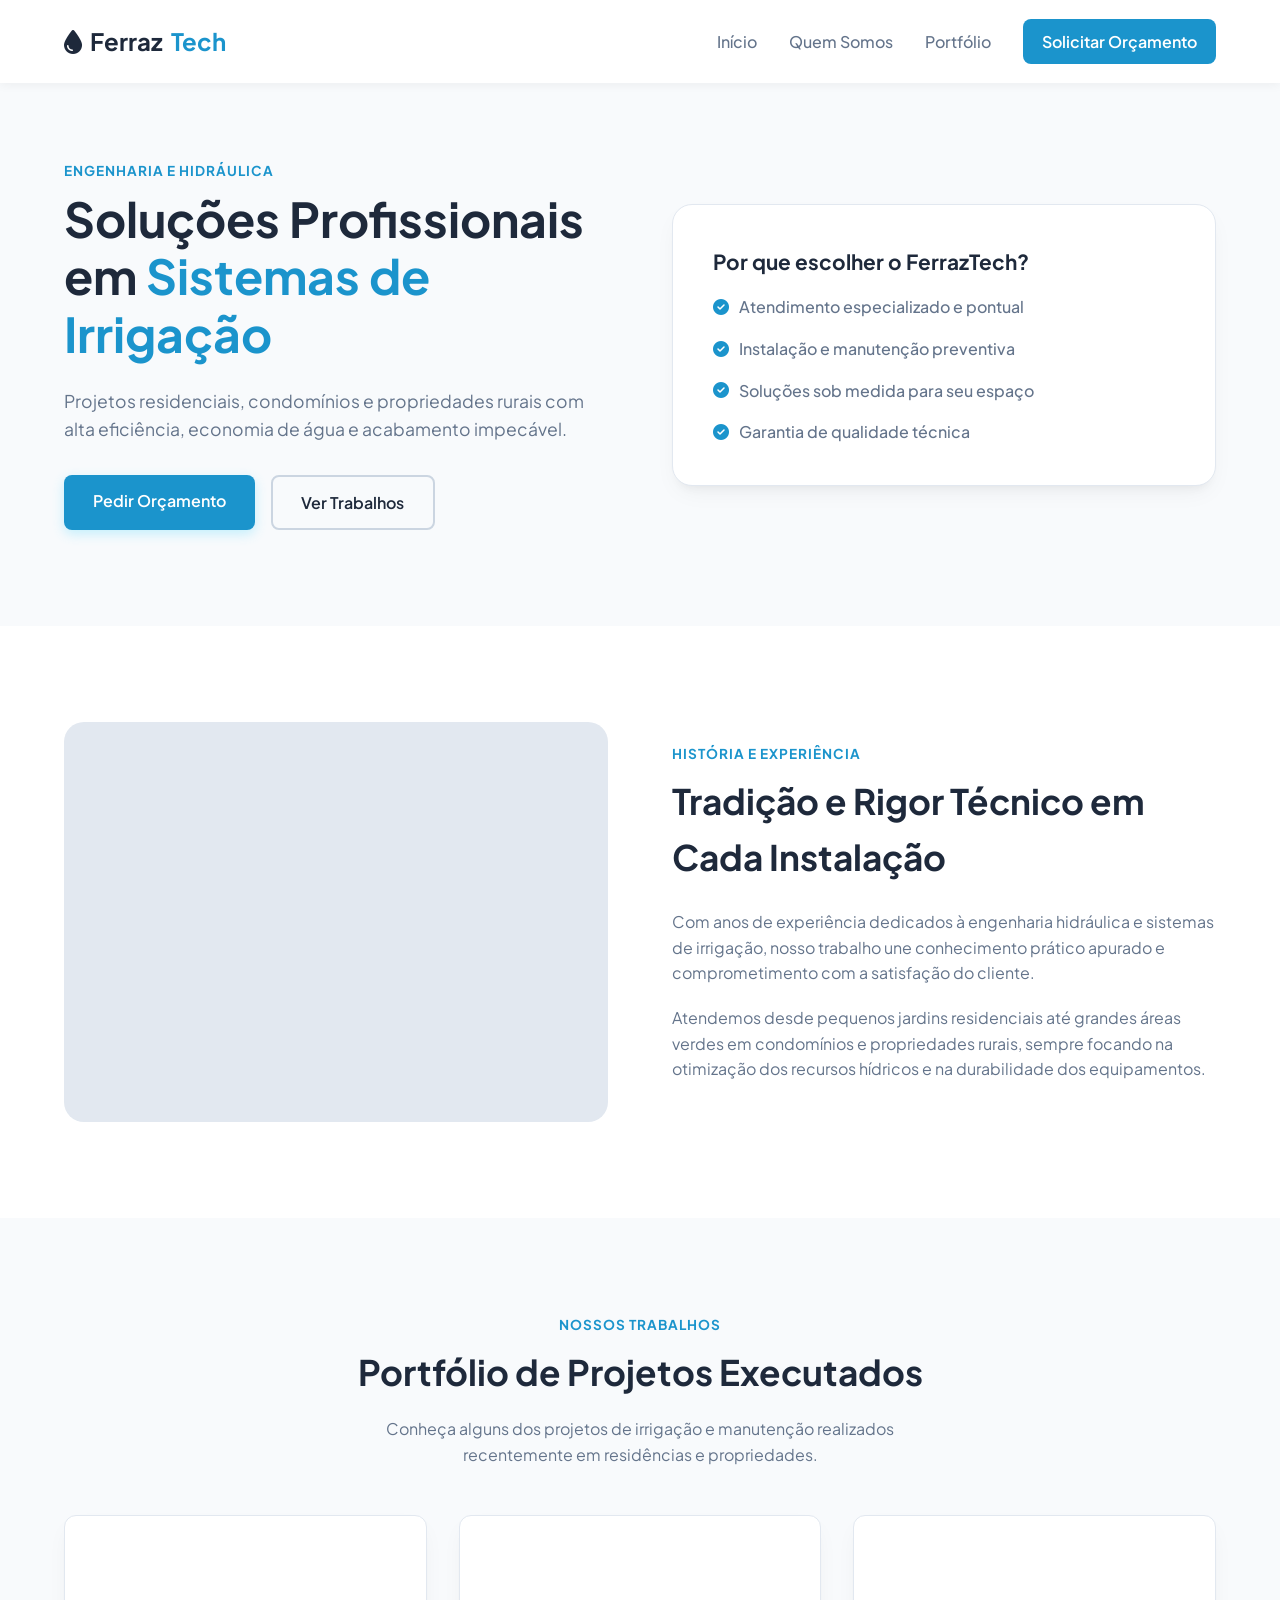
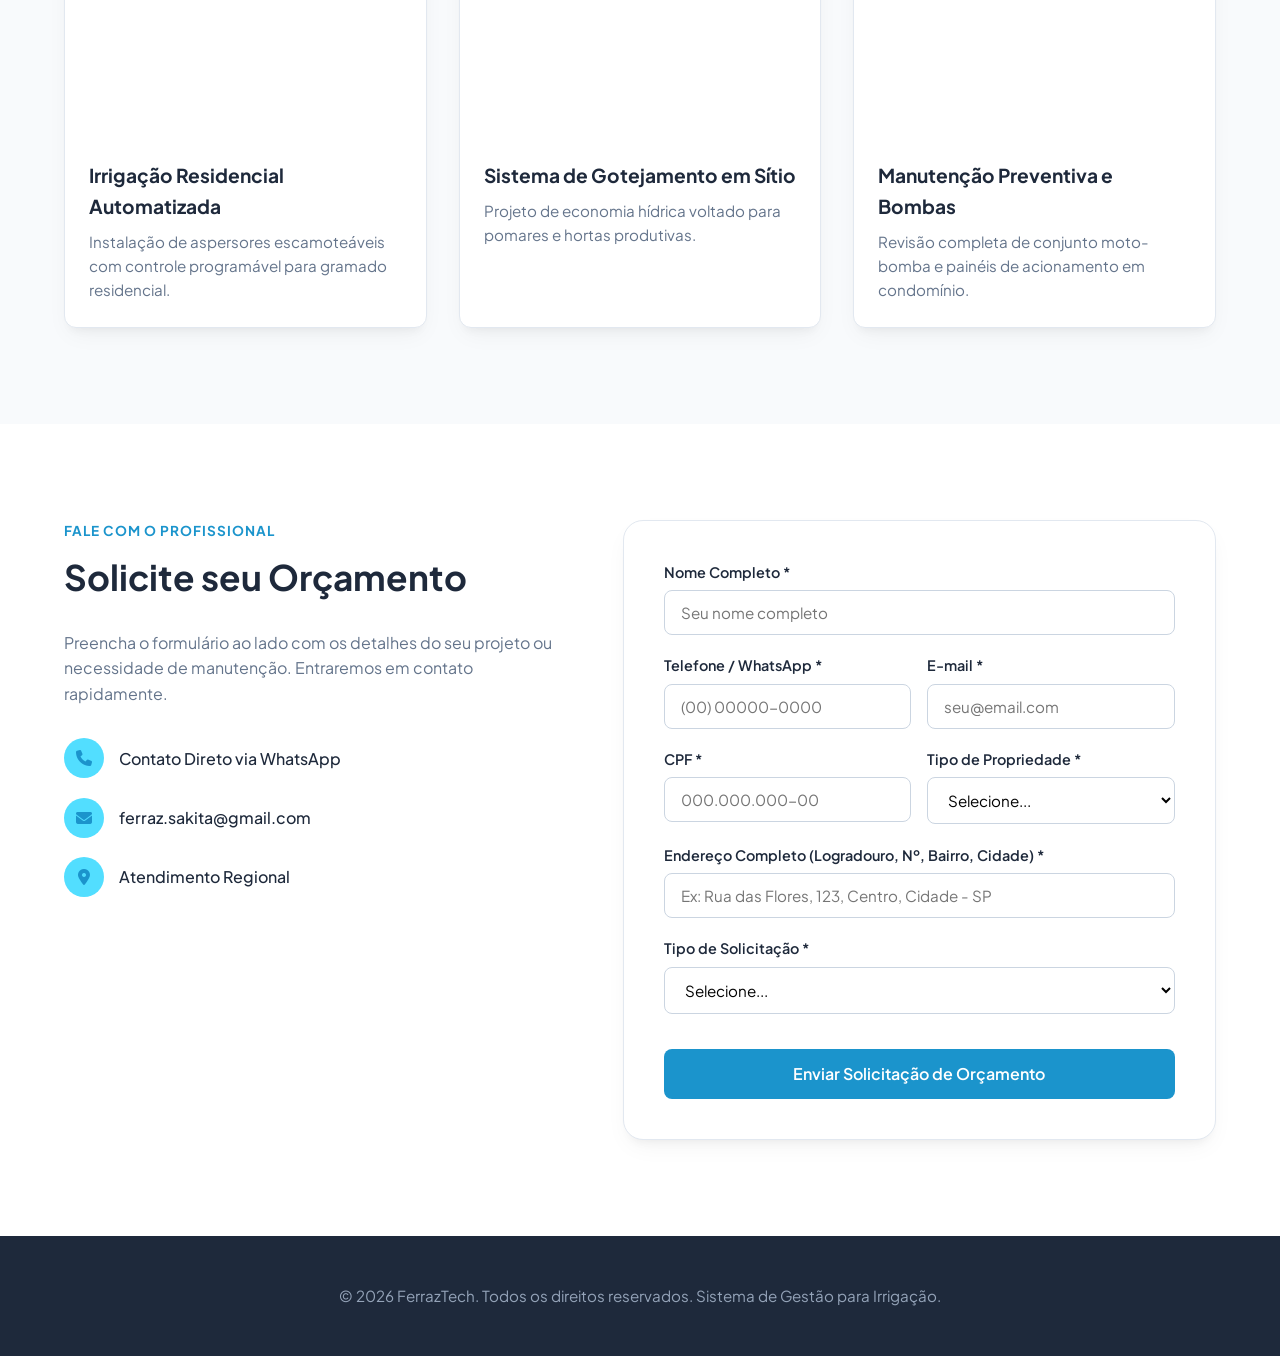
==== ferrazTech/index.html @ e45d941d "LANDING PAGE QUASE FINALIZADA" ====
<!DOCTYPE html>
<html lang="pt-BR">
<head>
    <meta charset="UTF-8">
    <meta name="viewport" content="width=device-width, initial-scale=1.0">
    <title>FerrazTech | Irrigação e Manutenção</title>
    <link href="https://fonts.googleapis.com/css2?family=Plus+Jakarta+Sans:wght@300;400;500;600;700&display=swap" rel="stylesheet">
    <link rel="stylesheet" href="https://cdnjs.cloudflare.com/ajax/libs/font-awesome/6.4.0/css/all.min.css">
    <link rel="stylesheet" href="style.css">
    <link rel="icon" type="image/png" href="imagens/logoIco.ico">
</head>
<body>
    <!-- Header -->
    <header>
        <a href="#" class="logo"><i class="fa-solid fa-droplet"></i>Ferraz<span>Tech</span></a>
        <nav>
            <a href="#inicio">Início</a>
            <a href="#sobre">Quem Somos</a>
            <a href="#portfolio">Portfólio</a>
            <a href="#orcamento" class="btn-header">Solicitar Orçamento</a>
        </nav>
    </header>

    <!-- Hero Section -->
    <section class="hero" id="inicio">
        <div class="hero-content">
            <span class="section-tag">Engenharia e Hidráulica</span>
            <h1>Soluções Profissionais em <span>Sistemas de Irrigação</span></h1>
            <p>Projetos residenciais, condomínios e propriedades rurais com alta eficiência, economia de água e acabamento impecável.</p>
            <div class="hero-buttons">
                <a href="#orcamento" class="btn-primary">Pedir Orçamento</a>
                <a href="#portfolio" class="btn-outline">Ver Trabalhos</a>
            </div>
        </div>
        <div class="hero-card">
            <h3>Por que escolher o FerrazTech?</h3>
            <ul class="feature-list">
                <li><i class="fa-solid fa-circle-check"></i> Atendimento especializado e pontual</li>
                <li><i class="fa-solid fa-circle-check"></i> Instalação e manutenção preventiva</li>
                <li><i class="fa-solid fa-circle-check"></i> Soluções sob medida para seu espaço</li>
                <li><i class="fa-solid fa-circle-check"></i> Garantia de qualidade técnica</li>
            </ul>
        </div>
    </section>

    <!-- About Section -->
    <section class="about" id="sobre">
        <div class="about-img"></div>
        <div class="about-content">
            <span class="section-tag">História e Experiência</span>
            <h2>Tradição e Rigor Técnico em Cada Instalação</h2>
            <p>Com anos de experiência dedicados à engenharia hidráulica e sistemas de irrigação, nosso trabalho une conhecimento prático apurado e comprometimento com a satisfação do cliente.</p>
            <p>Atendemos desde pequenos jardins residenciais até grandes áreas verdes em condomínios e propriedades rurais, sempre focando na otimização dos recursos hídricos e na durabilidade dos equipamentos.</p>
        </div>
    </section>

    <!-- Portfolio Section -->
    <section class="portfolio" id="portfolio">
        <span class="section-tag">Nossos Trabalhos</span>
        <h2>Portfólio de Projetos Executados</h2>
        <p>Conheça alguns dos projetos de irrigação e manutenção realizados recentemente em residências e propriedades.</p>
        
        <div class="portfolio-grid">
            <div class="portfolio-item">
                <div class="portfolio-img" style="background-image: url('https://images.unsplash.com/photo-1558904541-efa843a96f01?auto=format&fit=crop&w=600&q=80');"></div>
                <div class="portfolio-info">
                    <h4>Irrigação Residencial Automatizada</h4>
                    <p>Instalação de aspersores escamoteáveis com controle programável para gramado residencial.</p>
                </div>
            </div>
            <div class="portfolio-item">
                <div class="portfolio-img" style="background-image: url('https://images.unsplash.com/photo-1592417817098-8f3d6eb26e6d?auto=format&fit=crop&w=600&q=80');"></div>
                <div class="portfolio-info">
                    <h4>Sistema de Gotejamento em Sítio</h4>
                    <p>Projeto de economia hídrica voltado para pomares e hortas produtivas.</p>
                </div>
            </div>
            <div class="portfolio-item">
                <div class="portfolio-img" style="background-image: url('https://images.unsplash.com/photo-1622383563227-04401ab4e5ea?auto=format&fit=crop&w=600&q=80');"></div>
                <div class="portfolio-info">
                    <h4>Manutenção Preventiva e Bombas</h4>
                    <p>Revisão completa de conjunto moto-bomba e painéis de acionamento em condomínio.</p>
                </div>
            </div>
        </div>
        
    </section>

    <!-- Contact & Budget Form Section -->
    <section class="contact" id="orcamento">
        <div class="contact-info">
            <span class="section-tag">Fale Com o Profissional</span>
            <h2>Solicite seu Orçamento</h2>
            <p>Preencha o formulário ao lado com os detalhes do seu projeto ou necessidade de manutenção. Entraremos em contato rapidamente.</p>
            
            <div class="contact-details">
                <div class="contact-item">
                    <i class="fa-solid fa-phone"></i>
                    <span>Contato Direto via WhatsApp</span>
                </div>
                <div class="contact-item">
                    <i class="fa-solid fa-envelope"></i>
                    <span>ferraz.sakita@gmail.com</span>
                </div>
                <div class="contact-item">
                    <i class="fa-solid fa-location-dot"></i>
                    <span>Atendimento Regional</span>
                </div>
            </div>
        </div>

        <div class="form-card">
            <div id="alertSuccess" class="alert-success">
                Solicitação enviada com sucesso! O profissional entrará em contato em breve.
            </div>

            <form id="budgetForm" action="enviar.php" method="POST" novalidate>
                <div class="form-group">
                    <label for="nome">Nome Completo *</label>
                    <input type="text" id="nome" name="nome" placeholder="Seu nome completo">
                    <div class="error-message" id="error-nome">Campo obrigatório.</div>
                </div>

                <div class="form-row">
                    <div class="form-group">
                        <label for="telefone">Telefone / WhatsApp *</label>
                        <input type="text" id="telefone" name="telefone" placeholder="(00) 00000-0000">
                        <div class="error-message" id="error-telefone">Campo obrigatório.</div>
                    </div>
                    <div class="form-group">
                        <label for="email">E-mail *</label>
                        <input type="email" id="email" name="email" placeholder="seu@email.com">
                        <div class="error-message" id="error-email">E-mail inválido ou vazio.</div>
                    </div>
                </div>

                <div class="form-row">
                    <div class="form-group">
                        <label for="cpf">CPF *</label>
                        <input type="text" id="cpf" name="cpf" placeholder="000.000.000-00">
                        <div class="error-message" id="error-cpf">CPF inválido ou vazio.</div>
                    </div>
                    <div class="form-group">
                        <label for="tipo_residencia">Tipo de Propriedade *</label>
                        <select id="tipo_residencia" name="tipo_residencia">
                            <option value="">Selecione...</option>
                            <option value="Casa">Casa</option>
                            <option value="Apartamento">Apartamento</option>
                            <option value="Chácara">Chácara</option>
                            <option value="Sítio">Sítio</option>
                            <option value="Fazenda">Fazenda</option>
                        </select>
                        <div class="error-message" id="error-tipo_residencia">Selecione uma opção.</div>
                    </div>
                </div>

                <div class="form-group">
                    <label for="endereco">Endereço Completo (Logradouro, Nº, Bairro, Cidade) *</label>
                    <input type="text" id="endereco" name="endereco" placeholder="Ex: Rua das Flores, 123, Centro, Cidade - SP">
                    <div class="error-message" id="error-endereco">Campo obrigatório.</div>
                </div>

                <div class="form-group">
                    <label for="tipo_solicitacao">Tipo de Solicitação *</label>
                    <select id="tipo_solicitacao" name="tipo_solicitacao">
                        <option value="">Selecione...</option>
                        <option value="Nova Instalação de Irrigação">Nova Instalação de Irrigação</option>
                        <option value="Manutenção">Manutenção</option>
                    </select>
                    <div class="error-message" id="error-tipo_solicitacao">Selecione uma opção.</div>
                </div>

                <button type="submit" class="btn-submit">Enviar Solicitação de Orçamento</button>
            </form>
        </div>
    </section>

    <!-- Footer -->
    <footer>
        <p>&copy; 2026 FerrazTech. Todos os direitos reservados. Sistema de Gestão para Irrigação.</p>
    </footer>

    <script src="script.js"></script>
</body>
</html>
---- ferrazTech/style.css ----
:root   {
            --primary: #1b94cc;
            --primary-dark: #00324c;
            --primary-light: #52deff;
            --dark: #1e293b;
            --gray: #64748b;
            --light: #f8fafc;
            --white: #ffffff;
            --shadow: 0 10px 25px -5px rgba(0, 0, 0, 0.05), 0 8px 10px -6px rgba(0, 0, 0, 0.05);
        }

        * {
            box-sizing: border-box;
            margin: 0;
            padding: 0;
            font-family: 'Plus Jakarta Sans', sans-serif;
            scroll-behavior: smooth;
        }

        body {
            background-color: var(--light);
            color: var(--dark);
            line-height: 1.6;
        }

        /* Header */
        header {
            position: fixed;
            top: 0;
            left: 0;
            width: 100%;
            background: rgba(255, 255, 255, 0.95);
            backdrop-filter: blur(10px);
            box-shadow: 0 2px 10px rgba(0,0,0,0.05);
            z-index: 1000;
            display: flex;
            justify-content: space-between;
            align-items: center;
            padding: 1.2rem 5%;
        }

        .logo {
            font-size: 1.5rem;
            font-weight: 700;
            color: var(--dark);
            text-decoration: none;
            display: flex;
            align-items: center;
            gap: 8px;
        }

        .logo span {
            color: var(--primary);
        }

        nav {
            display: flex;
            gap: 2rem;
            align-items: center;
        }

        nav a {
            text-decoration: none;
            color: var(--gray);
            font-weight: 500;
            transition: color 0.3s;
        }

        nav a:hover {
            color: var(--primary);
        }

        .btn-header {
            background: var(--primary);
            color: var(--white);
            padding: 0.6rem 1.2rem;
            border-radius: 8px;
            text-decoration: none;
            font-weight: 600;
            transition: background 0.3s;
        }

        .btn-header:hover {
            background: var(--primary-dark);
        }

        /* Hero Section */
        .hero {
            padding: 10rem 5% 6rem 5%;
            background: linear-gradient(135sdeg, #f1f5f9 0%, var(--primary-light) 100%);
            display: grid;
            grid-template-columns: 1fr 1fr;
            gap: 4rem;
            align-items: center;
        }

        .hero-content h1 {
            font-size: 3rem;
            line-height: 1.2;
            font-weight: 700;
            margin-bottom: 1.5rem;
            color: var(--dark);
        }

        .hero-content h1 span {
            color: var(--primary);
        }

        .hero-content p {
            font-size: 1.1rem;
            color: var(--gray);
            margin-bottom: 2rem;
        }

        .hero-buttons {
            display: flex;
            gap: 1rem;
        }

        .btn-primary {
            background: var(--primary);
            color: var(--white);
            padding: 0.8rem 1.8rem;
            border-radius: 8px;
            text-decoration: none;
            font-weight: 600;
            box-shadow: 0 4px 12px rgba(75, 216, 255, 0.3);
            transition: all 0.3s;
        }

        .btn-primary:hover {
            background: var(--primary-dark);
            transform: translateY(-2px);
        }

        .btn-outline {
            background: transparent;
            color: var(--dark);
            border: 2px solid #cbd5e1;
            padding: 0.8rem 1.8rem;
            border-radius: 8px;
            text-decoration: none;
            font-weight: 600;
            transition: all 0.3s;
        }

        .btn-outline:hover {
            border-color: var(--dark);
        }

        .hero-card {
            background: var(--white);
            padding: 2.5rem;
            border-radius: 20px;
            box-shadow: var(--shadow);
            border: 1px solid #e2e8f0;
        }

        .hero-card h3 {
            margin-bottom: 1rem;
            font-size: 1.3rem;
            color: var(--dark);
        }

        .feature-list {
            list-style: none;
            display: flex;
            flex-direction: column;
            gap: 1rem;
        }

        .feature-list li {
            display: flex;
            align-items: center;
            gap: 10px;
            color: var(--gray);
            font-weight: 500;
        }

        .feature-list li i {
            color: var(--primary);
        }

        /* About Section */
        .about {
            padding: 6rem 5%;
            background: var(--white);
            display: grid;
            grid-template-columns: 1fr 1fr;
            gap: 4rem;
            align-items: center;
        }

        .about-img {
            background: #e2e8f0;
            height: 400px;
            border-radius: 20px;
            display: flex;
            align-items: center;
            justify-content: center;
            color: var(--gray);
            font-size: 1.2rem;
            font-weight: 600;
            background-image: url('https://images.unsplash.com/photo-1581092160607-ee22621dd758?auto=format&fit=crop&w=800&q=80');
            background-size: cover;
            background-position: center;
        }

        .section-tag {
            color: var(--primary);
            font-weight: 700;
            text-transform: uppercase;
            font-size: 0.85rem;
            letter-spacing: 1px;
            margin-bottom: 0.5rem;
            display: block;
        }

        .about-content h2 {
            font-size: 2.2rem;
            margin-bottom: 1.5rem;
            color: var(--dark);
        }

        .about-content p {
            color: var(--gray);
            margin-bottom: 1.2rem;
        }

        /* Portfolio */
        .portfolio {
            padding: 6rem 5%;
            background: var(--light);
            text-align: center;
        }

        .portfolio h2 {
            font-size: 2.2rem;
            margin-bottom: 1rem;
        }

        .portfolio p {
            color: var(--gray);
            max-width: 600px;
            margin: 0 auto 3rem auto;
        }

        .portfolio-grid {
            display: grid;
            /* Define exatamente 3 colunas de largura igual na resolução máxima */
            grid-template-columns: repeat(3, 1fr);
            /* Define o espaçamento (gap) entre as colunas e as linhas */
            gap: 2rem; 
        }

        .portfolio-item {
            background: var(--white);
            border-radius: 12px;
            overflow: hidden;
            box-shadow: var(--shadow);
            text-align: left;
            border: 1px solid #e2e8f0;
        }

        .portfolio-img {
            height: 220px;
            background-size: cover;
            background-position: center;
        }

        .portfolio-info {
            padding: 1.5rem;
        }

        .portfolio-info h4 {
            font-size: 1.2rem;
            margin-bottom: 0.5rem;
        }

        .portfolio-info p {
            color: var(--gray);
            font-size: 0.95rem;
            margin: 0;
        }

        /* Contact / Budget Section */
        .contact {
            padding: 6rem 5%;
            background: var(--white);
            display: grid;
            grid-template-columns: 1fr 1.2fr;
            gap: 4rem;
            align-items: start;
        }

        .contact-info h2 {
            font-size: 2.2rem;
            margin-bottom: 1.5rem;
        }

        .contact-info p {
            color: var(--gray);
            margin-bottom: 2rem;
        }

        .contact-details {
            display: flex;
            flex-direction: column;
            gap: 1.2rem;
        }

        .contact-item {
            display: flex;
            align-items: center;
            gap: 15px;
            color: var(--dark);
            font-weight: 500;
        }

        .contact-item i {
            width: 40px;
            height: 40px;
            background: var(--primary-light);
            color: var(--primary);
            display: flex;
            align-items: center;
            justify-content: center;
            border-radius: 50%;
        }

        /* Form Styling */
        .form-card {
            background: var(--white);
            padding: 2.5rem;
            border-radius: 20px;
            box-shadow: var(--shadow);
            border: 1px solid #e2e8f0;
        }

        .form-group {
            margin-bottom: 1.2rem;
        }

        .form-row {
            display: grid;
            grid-template-columns: 1fr 1fr;
            gap: 1rem;
        }

        label {
            display: block;
            font-size: 0.9rem;
            font-weight: 600;
            margin-bottom: 0.4rem;
            color: var(--dark);
        }

        input, select, textarea {
            width: 100%;
            padding: 0.75rem 1rem;
            border: 1px solid #cbd5e1;
            border-radius: 8px;
            font-size: 0.95rem;
            outline: none;
            transition: border-color 0.3s;
            background: #fff;
        }

        input:focus, select:focus, textarea:focus {
            border-color: var(--primary);
        }

        input.error, select.error {
            border-color: #ef4444;
            background-color: #fef2f2;
        }

        .error-message {
            color: #ef4444;
            font-size: 0.8rem;
            margin-top: 0.2rem;
            display: none;
        }

        .btn-submit {
            width: 100%;
            background: var(--primary);
            color: var(--white);
            border: none;
            padding: 0.9rem;
            font-size: 1rem;
            font-weight: 600;
            border-radius: 8px;
            cursor: pointer;
            transition: background 0.3s;
            margin-top: 1rem;
        }

        .btn-submit:hover {
            background: var(--primary-dark);
        }

        /* Success Alert Modal / Box */
        .alert-success {
            display: none;
            background: #d1fae5;
            color: #065f46;
            padding: 1rem;
            border-radius: 8px;
            margin-bottom: 1.5rem;
            font-weight: 500;
            text-align: center;
        }

        /* Footer */
        footer {
            background: var(--dark);
            color: var(--white);
            padding: 3rem 5%;
            text-align: center;
            font-size: 0.95rem;
        }

        footer p {
            color: #94a3b8;
        }

        /* Responsive Design */
        @media (max-width: 900px) {
            .hero, .about, .contact {
                grid-template-columns: 1fr;
                gap: 2rem;
            }
            .hero-content h1 {
                font-size: 2.3rem;
            }
            nav {
                display: none;
            }
            .form-row {
                grid-template-columns: 1fr;
            }
            .portfolio-grid {
                /* Em telas menores, reduz para 2 colunas ou 1 coluna */
                grid-template-columns: repeat(auto-fit, minmax(280px, 1fr));
            }
        }
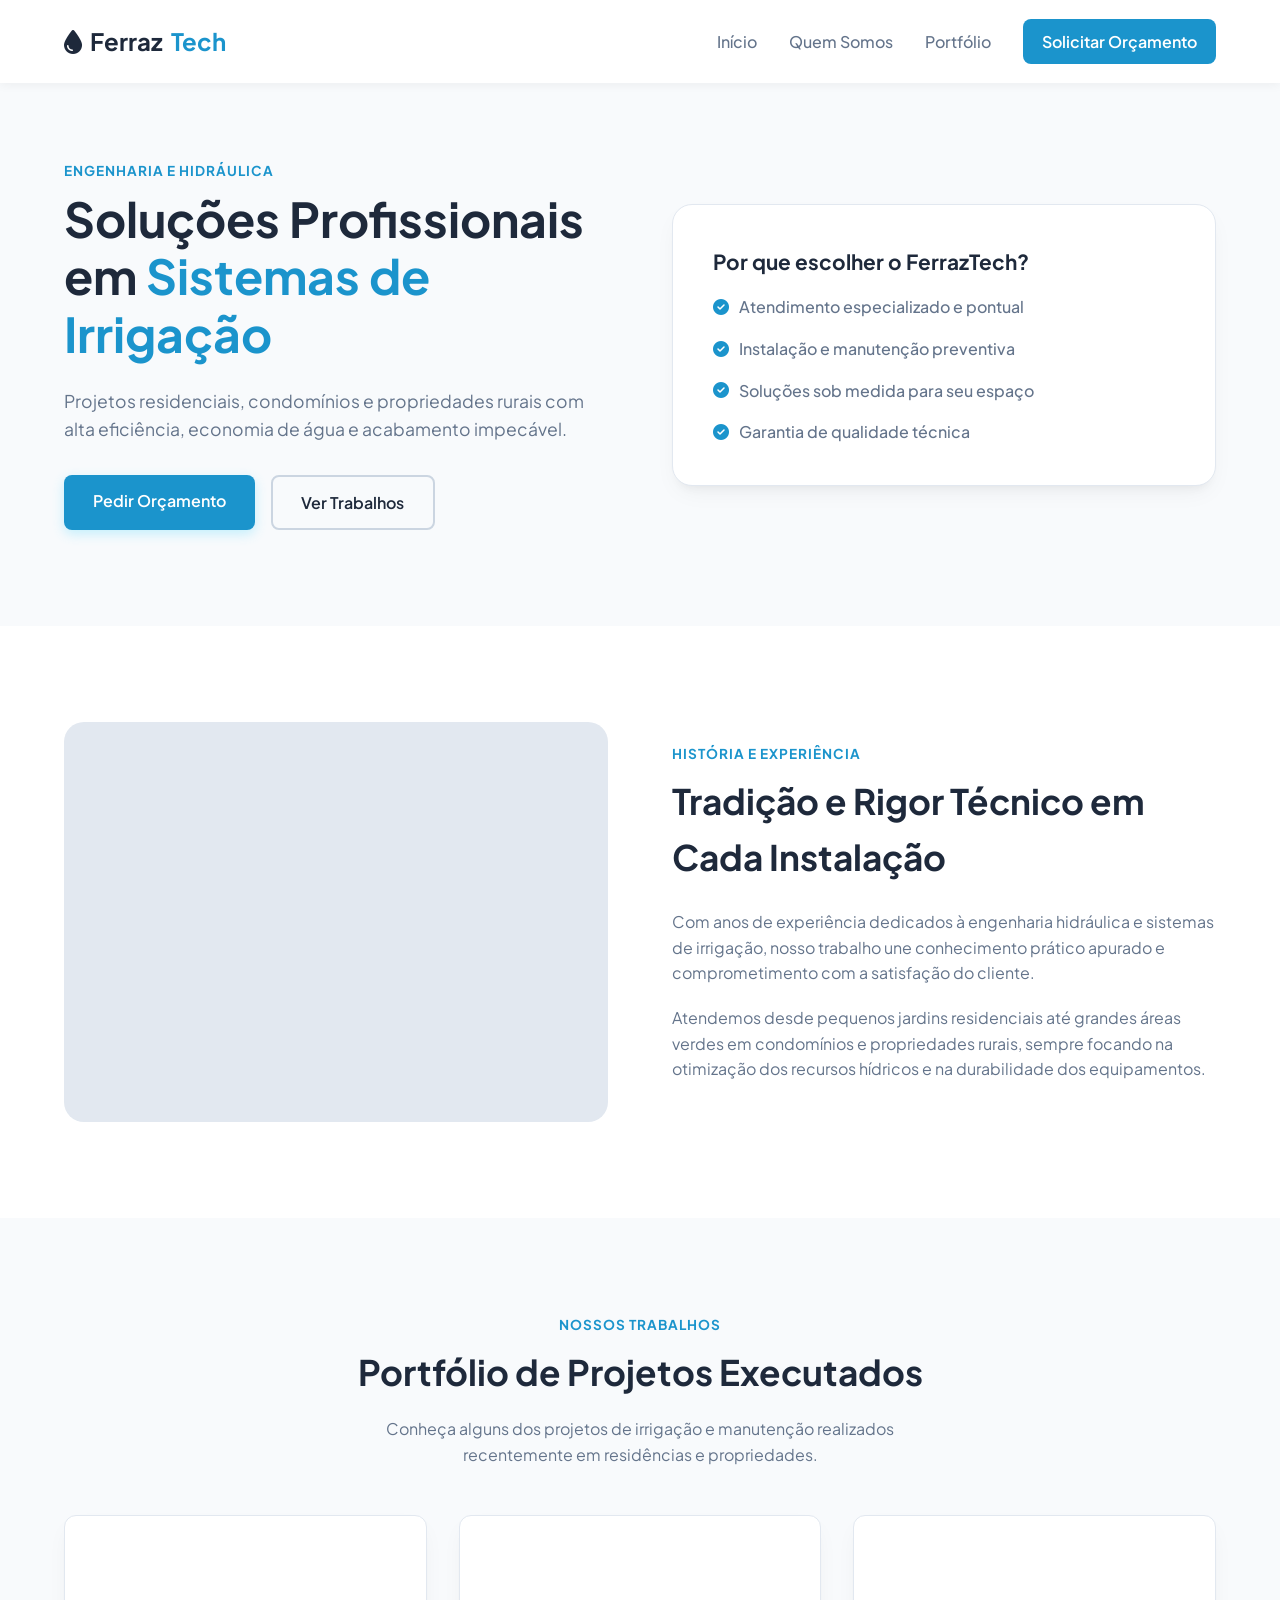
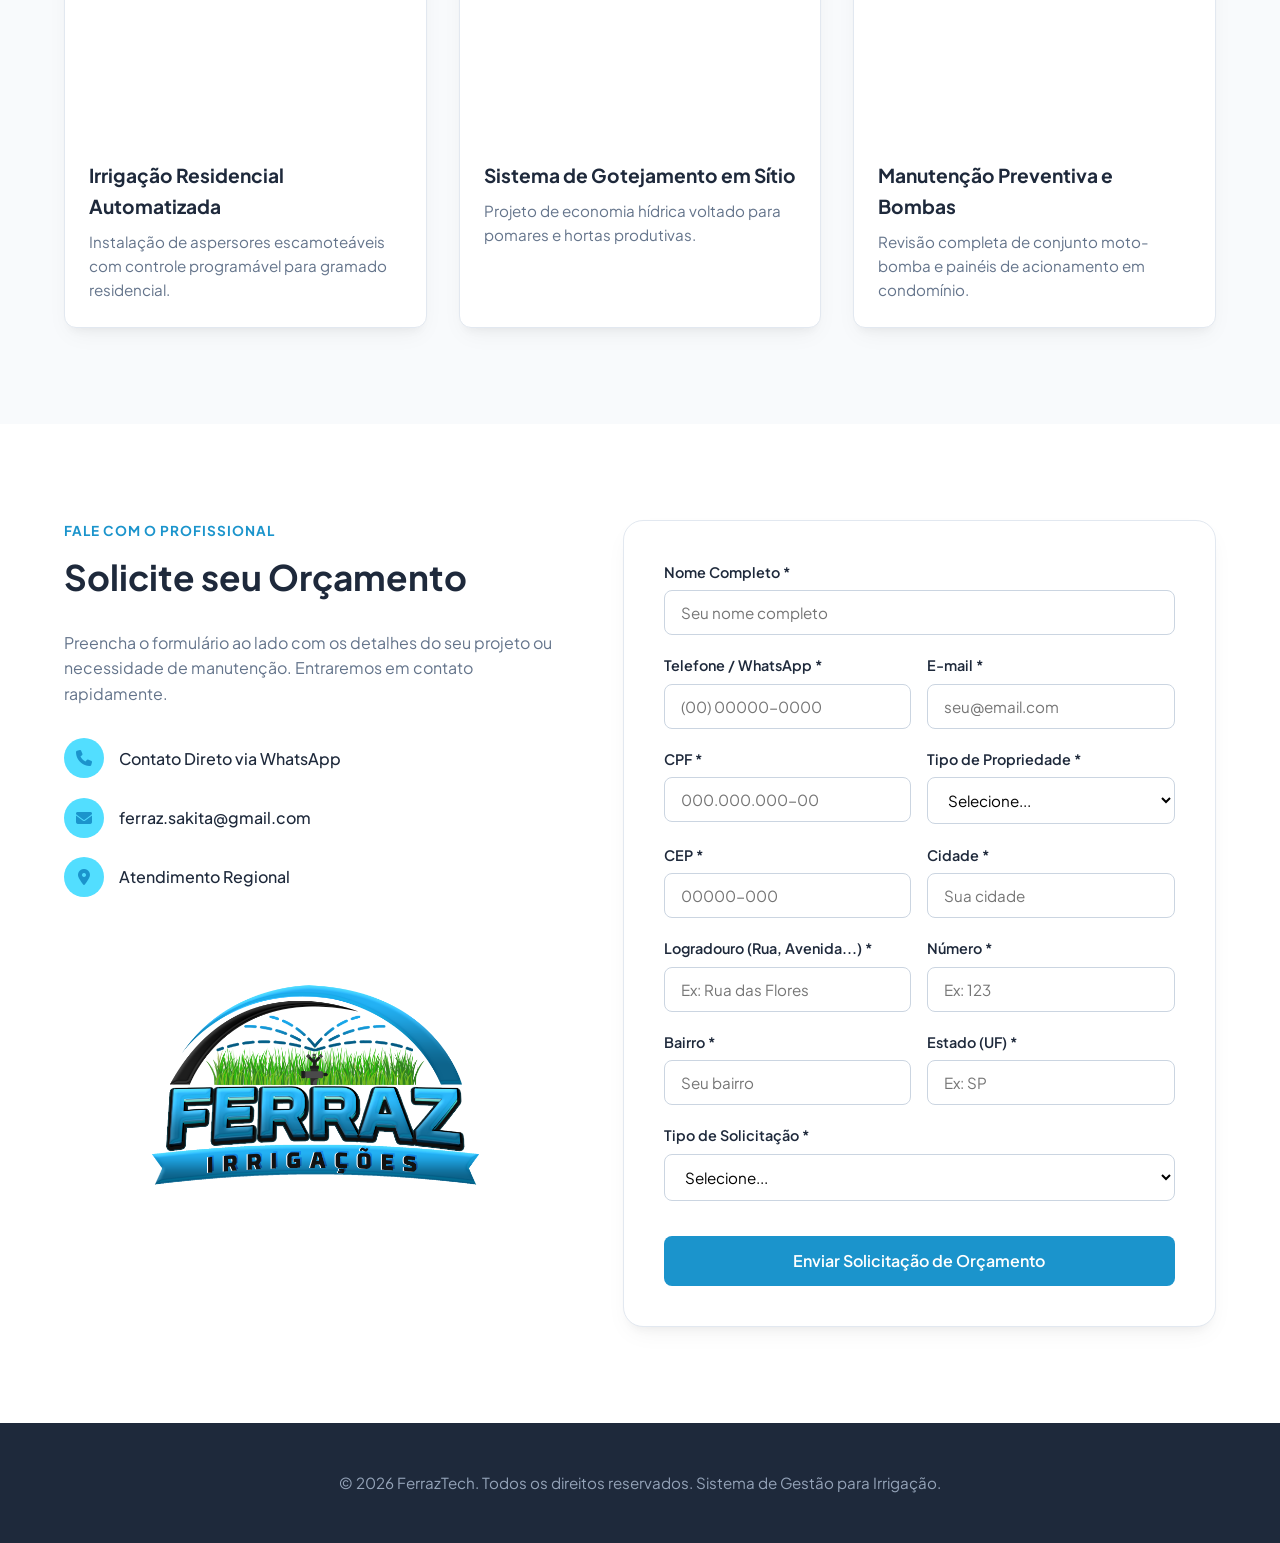
==== commit 88d095ae: "FUNCIONANDO EMAIL" ====
--- a/ferrazTech/index.html
+++ b/ferrazTech/index.html
@@ -106,6 +106,9 @@
                     <i class="fa-solid fa-location-dot"></i>
                     <span>Atendimento Regional</span>
                 </div>
+                <div class="contact-logo-container">
+                    <img src="imagens/logo.png" alt="FerrazTech Logo" class="contact-logo">
+                </div>
             </div>
         </div>
 
@@ -154,10 +157,44 @@
                     </div>
                 </div>
 
-                <div class="form-group">
-                    <label for="endereco">Endereço Completo (Logradouro, Nº, Bairro, Cidade) *</label>
-                    <input type="text" id="endereco" name="endereco" placeholder="Ex: Rua das Flores, 123, Centro, Cidade - SP">
-                    <div class="error-message" id="error-endereco">Campo obrigatório.</div>
+                <!-- NOVOS CAMPOS DE ENDEREÇO SEPARADOS -->
+                <div class="form-row">
+                    <div class="form-group">
+                        <label for="cep">CEP *</label>
+                        <input type="text" id="cep" name="cep" placeholder="00000-000">
+                        <div class="error-message" id="error-cep">Campo obrigatório.</div>
+                    </div>
+                    <div class="form-group">
+                        <label for="cidade">Cidade *</label>
+                        <input type="text" id="cidade" name="cidade" placeholder="Sua cidade">
+                        <div class="error-message" id="error-cidade">Campo obrigatório.</div>
+                    </div>
+                </div>
+
+                <div class="form-row">
+                    <div class="form-group" style="flex: 2;">
+                        <label for="logradouro">Logradouro (Rua, Avenida...) *</label>
+                        <input type="text" id="logradouro" name="logradouro" placeholder="Ex: Rua das Flores">
+                        <div class="error-message" id="error-logradouro">Campo obrigatório.</div>
+                    </div>
+                    <div class="form-group" style="flex: 1;">
+                        <label for="numero">Número *</label>
+                        <input type="text" id="numero" name="numero" placeholder="Ex: 123">
+                        <div class="error-message" id="error-numero">Campo obrigatório.</div>
+                    </div>
+                </div>
+
+                <div class="form-row">
+                    <div class="form-group">
+                        <label for="bairro">Bairro *</label>
+                        <input type="text" id="bairro" name="bairro" placeholder="Seu bairro">
+                        <div class="error-message" id="error-bairro">Campo obrigatório.</div>
+                    </div>
+                    <div class="form-group">
+                        <label for="estado">Estado (UF) *</label>
+                        <input type="text" id="estado" name="estado" placeholder="Ex: SP" maxlength="2">
+                        <div class="error-message" id="error-estado">Campo obrigatório.</div>
+                    </div>
                 </div>
 
                 <div class="form-group">
--- a/ferrazTech/style.css
+++ b/ferrazTech/style.css
@@ -37,6 +37,18 @@
             justify-content: space-between;
             align-items: center;
             padding: 1.2rem 5%;
+        }
+
+        .contact-logo-container {
+            display: flex;
+            justify-content: center; /* Centraliza horizontalmente no espaço esquerdo */
+            margin-top: 2.5rem;      /* Dá um respiro em relação aos itens de contato acima */
+        }
+
+        .contact-logo {
+            max-width: 380px; /* Tamanho máximo ideal para não exagerar */
+            width: 100%;       /* Redimensiona de forma fluida */
+            height: auto;
         }
 
         .logo {
